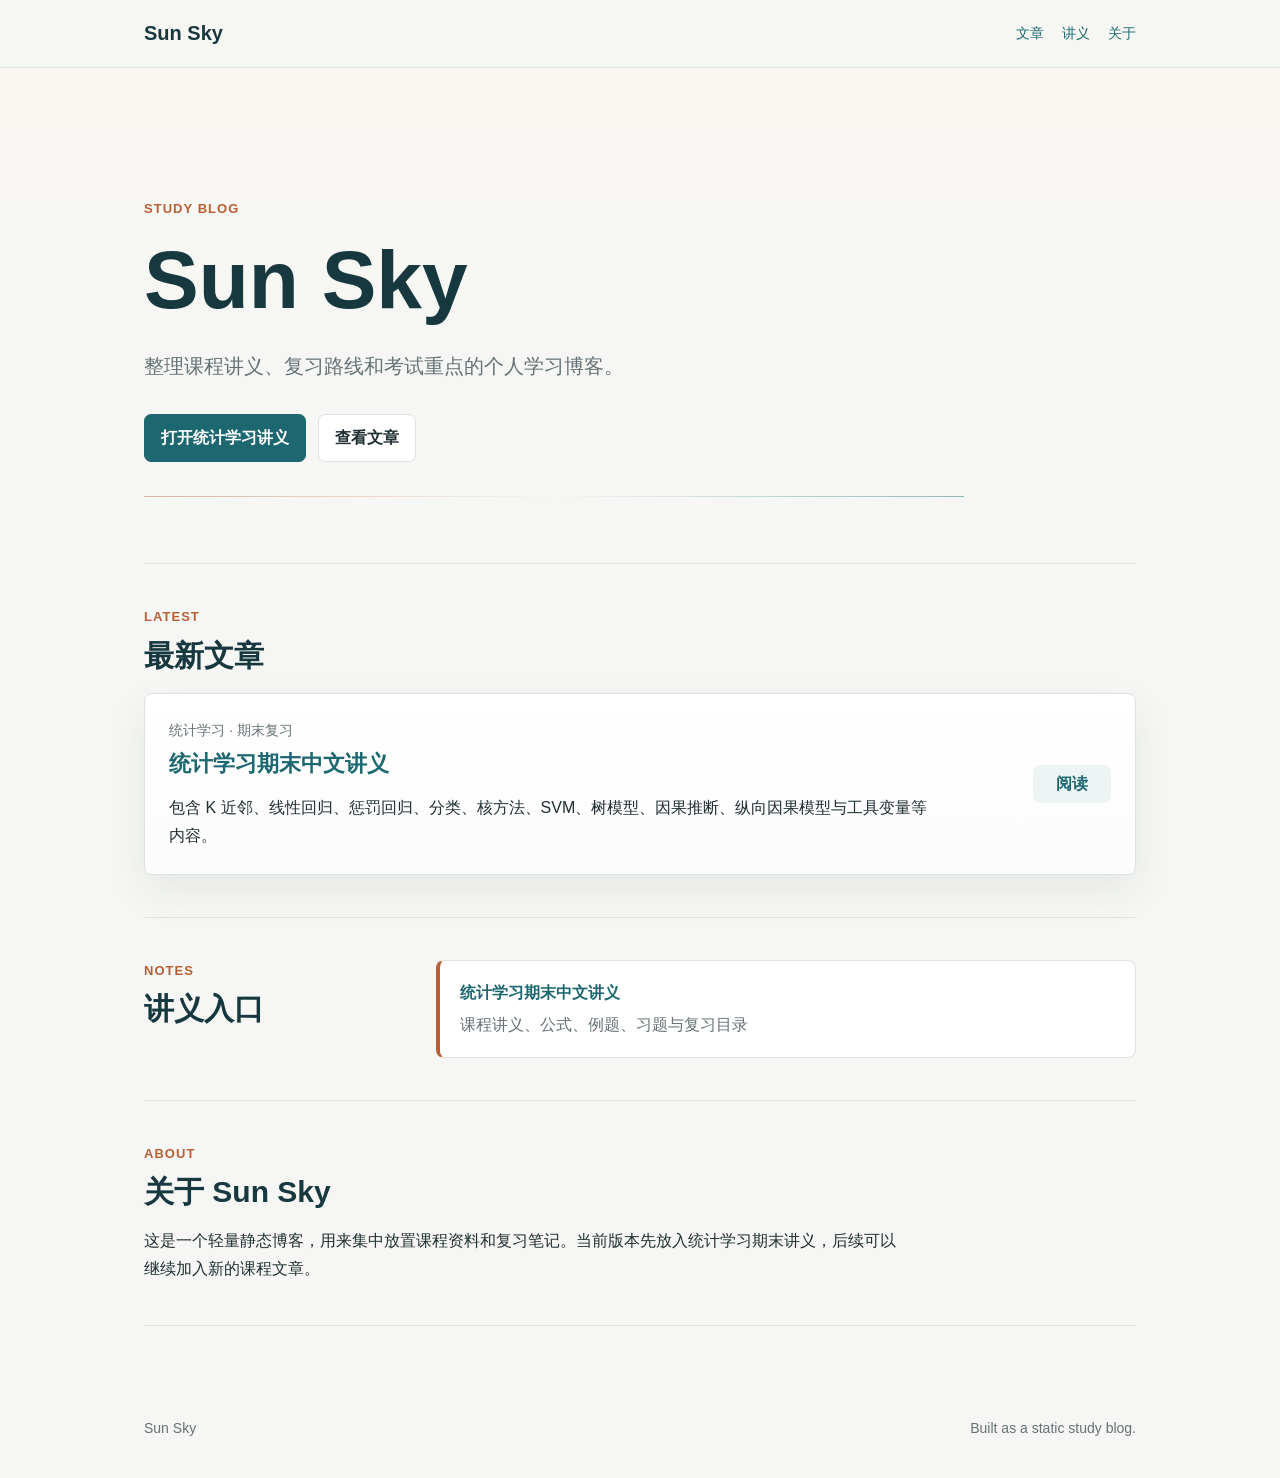
==== index.html @ 734c8b8e "Deploy Sun Sky study blog" ====
<!doctype html>
<html lang="zh-CN">
<head>
  <meta charset="utf-8">
  <meta name="viewport" content="width=device-width, initial-scale=1">
  <title>Sun Sky</title>
  <meta name="description" content="Sun Sky：学习笔记、统计学习复习资料与课程讲义。">
  <link rel="stylesheet" href="style.css">
</head>
<body>
  <header class="site-header">
    <nav class="nav">
      <a class="brand" href="./">Sun Sky</a>
      <div class="nav-links">
        <a href="#posts">文章</a>
        <a href="#notes">讲义</a>
        <a href="#about">关于</a>
      </div>
    </nav>
  </header>

  <main>
    <section class="hero">
      <p class="eyebrow">Study Blog</p>
      <h1>Sun Sky</h1>
      <p class="lead">整理课程讲义、复习路线和考试重点的个人学习博客。</p>
      <div class="hero-actions">
        <a class="button primary" href="notes/statistical-learning/index.html">打开统计学习讲义</a>
        <a class="button" href="#posts">查看文章</a>
      </div>
    </section>

    <section id="posts" class="section">
      <div class="section-heading">
        <p class="eyebrow">Latest</p>
        <h2>最新文章</h2>
      </div>

      <article class="post-card">
        <div>
          <p class="post-meta">统计学习 · 期末复习</p>
          <h3><a href="notes/statistical-learning/index.html">统计学习期末中文讲义</a></h3>
          <p>包含 K 近邻、线性回归、惩罚回归、分类、核方法、SVM、树模型、因果推断、纵向因果模型与工具变量等内容。</p>
        </div>
        <a class="post-link" href="notes/statistical-learning/">阅读</a>
      </article>
    </section>

    <section id="notes" class="section two-column">
      <div>
        <p class="eyebrow">Notes</p>
        <h2>讲义入口</h2>
      </div>
      <div class="note-list">
        <a class="note-item" href="notes/statistical-learning/index.html">
          <strong>统计学习期末中文讲义</strong>
          <span>课程讲义、公式、例题、习题与复习目录</span>
        </a>
      </div>
    </section>

    <section id="about" class="section about">
      <p class="eyebrow">About</p>
      <h2>关于 Sun Sky</h2>
      <p>这是一个轻量静态博客，用来集中放置课程资料和复习笔记。当前版本先放入统计学习期末讲义，后续可以继续加入新的课程文章。</p>
    </section>
  </main>

  <footer class="site-footer">
    <span>Sun Sky</span>
    <span>Built as a static study blog.</span>
  </footer>
</body>
</html>
---- style.css ----
:root {
  --bg: #f6f7f4;
  --panel: #ffffff;
  --text: #1f2f33;
  --muted: #657276;
  --line: #dce4df;
  --accent: #b85f35;
  --accent-soft: #f6e9e1;
  --teal: #1d6870;
}

*,
*::before,
*::after {
  box-sizing: border-box;
}

html {
  scroll-behavior: smooth;
}

body {
  margin: 0;
  color: var(--text);
  background:
    linear-gradient(180deg, #fbf7f1 0, rgba(246, 247, 244, 0) 320px),
    var(--bg);
  font-family: "Microsoft YaHei", "PingFang SC", "Segoe UI", Arial, sans-serif;
  font-size: 16px;
  line-height: 1.75;
}

a {
  color: var(--teal);
  text-decoration: none;
}

a:hover {
  text-decoration: underline;
}

.site-header {
  position: sticky;
  top: 0;
  z-index: 10;
  border-bottom: 1px solid var(--line);
  background: rgba(246, 247, 244, 0.92);
  backdrop-filter: blur(12px);
}

.nav {
  display: flex;
  align-items: center;
  justify-content: space-between;
  width: min(100%, 1040px);
  margin: 0 auto;
  padding: 16px 24px;
}

.brand {
  color: #18383d;
  font-size: 20px;
  font-weight: 800;
  letter-spacing: 0;
}

.nav-links {
  display: flex;
  gap: 18px;
  font-size: 14px;
}

main {
  width: min(100%, 1040px);
  margin: 0 auto;
  padding: 48px 24px 64px;
}

.hero {
  padding: 82px 0 66px;
  border-bottom: 1px solid var(--line);
}

.eyebrow {
  margin: 0 0 8px;
  color: var(--accent);
  font-size: 13px;
  font-weight: 800;
  letter-spacing: 0.08em;
  text-transform: uppercase;
}

h1,
h2,
h3 {
  margin: 0;
  color: #16383e;
  line-height: 1.25;
  letter-spacing: 0;
}

h1 {
  font-size: clamp(44px, 8vw, 82px);
  letter-spacing: 0;
}

h2 {
  font-size: 30px;
}

h3 {
  font-size: 22px;
}

.lead {
  max-width: 720px;
  margin: 18px 0 0;
  color: var(--muted);
  font-size: 20px;
}

.hero::after {
  content: "";
  display: block;
  width: min(100%, 820px);
  height: 1px;
  margin-top: 34px;
  background: linear-gradient(90deg, var(--accent), rgba(184, 95, 53, 0), var(--teal));
  opacity: 0.45;
}

.hero-actions {
  display: flex;
  flex-wrap: wrap;
  gap: 12px;
  margin-top: 30px;
}

.button {
  display: inline-flex;
  align-items: center;
  justify-content: center;
  min-height: 42px;
  padding: 9px 16px;
  border: 1px solid var(--line);
  border-radius: 7px;
  color: var(--text);
  background: var(--panel);
  font-weight: 700;
}

.button.primary {
  border-color: var(--teal);
  color: #ffffff;
  background: var(--teal);
}

.button:hover {
  text-decoration: none;
}

.section {
  padding: 42px 0;
  border-bottom: 1px solid var(--line);
}

.section-heading {
  margin-bottom: 18px;
}

.post-card {
  display: grid;
  grid-template-columns: minmax(0, 1fr) auto;
  gap: 24px;
  align-items: center;
  padding: 24px;
  border: 1px solid var(--line);
  border-radius: 8px;
  background: linear-gradient(180deg, #ffffff, #fbfcfb);
  box-shadow: 0 16px 42px rgba(31, 47, 51, 0.07);
}

.post-meta {
  margin: 0 0 8px;
  color: var(--muted);
  font-size: 14px;
}

.post-card p:last-child {
  max-width: 760px;
  margin-bottom: 0;
}

.post-link {
  display: inline-flex;
  align-items: center;
  justify-content: center;
  min-width: 78px;
  min-height: 38px;
  border-radius: 7px;
  color: var(--teal);
  background: #edf5f4;
  font-weight: 800;
}

.two-column {
  display: grid;
  grid-template-columns: 260px minmax(0, 1fr);
  gap: 32px;
}

.note-list {
  display: grid;
  gap: 12px;
}

.note-item {
  display: block;
  padding: 18px 20px;
  border: 1px solid var(--line);
  border-left: 4px solid var(--accent);
  border-radius: 8px;
  background: #ffffff;
}

.note-item strong,
.note-item span {
  display: block;
}

.note-item span {
  margin-top: 4px;
  color: var(--muted);
}

.about p:last-child {
  max-width: 760px;
  margin-bottom: 0;
}

.site-footer {
  display: flex;
  justify-content: space-between;
  width: min(100%, 1040px);
  margin: 0 auto;
  padding: 26px 24px 38px;
  color: var(--muted);
  font-size: 14px;
}

@media (max-width: 720px) {
  .nav,
  .site-footer,
  .post-card,
  .two-column {
    display: block;
  }

  .nav-links {
    margin-top: 10px;
  }

  main {
    padding: 30px 18px 48px;
  }

  .hero {
    padding: 52px 0 46px;
  }

  .lead {
    font-size: 18px;
  }

  .post-link {
    margin-top: 16px;
  }

  .site-footer span {
    display: block;
    margin-top: 6px;
  }
}
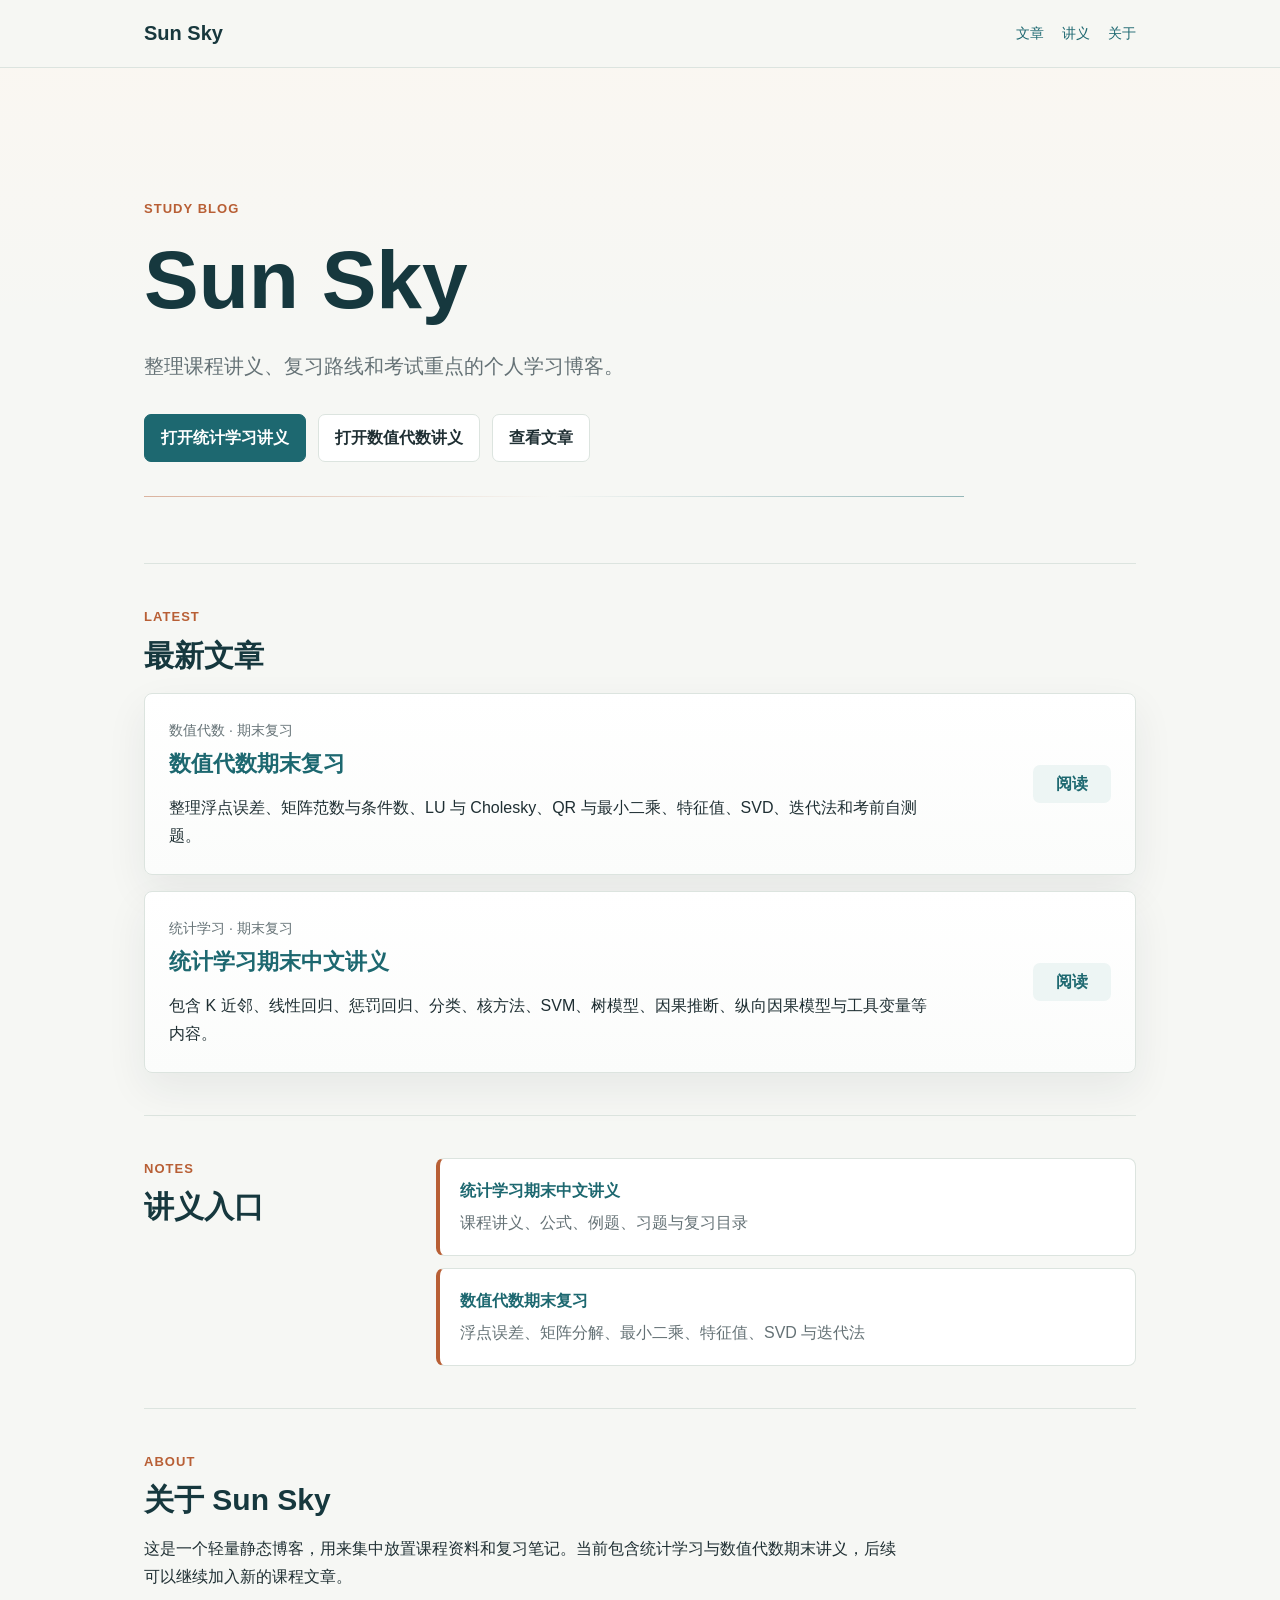
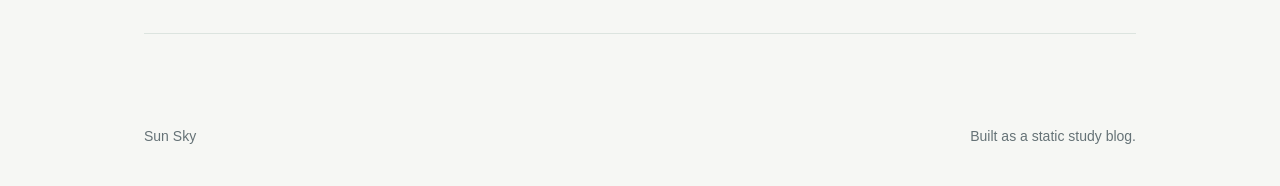
==== commit c7ed041d: "Add numerical algebra final review handout" ====
--- a/index.html
+++ b/index.html
@@ -4,7 +4,7 @@
   <meta charset="utf-8">
   <meta name="viewport" content="width=device-width, initial-scale=1">
   <title>Sun Sky</title>
-  <meta name="description" content="Sun Sky：学习笔记、统计学习复习资料与课程讲义。">
+  <meta name="description" content="Sun Sky：学习笔记、统计学习与数值代数复习资料、课程讲义。">
   <link rel="stylesheet" href="style.css">
 </head>
 <body>
@@ -26,6 +26,7 @@
       <p class="lead">整理课程讲义、复习路线和考试重点的个人学习博客。</p>
       <div class="hero-actions">
         <a class="button primary" href="notes/statistical-learning/index.html">打开统计学习讲义</a>
+        <a class="button" href="notes/numerical-algebra-final-review/index.html">打开数值代数讲义</a>
         <a class="button" href="#posts">查看文章</a>
       </div>
     </section>
@@ -36,14 +37,25 @@
         <h2>最新文章</h2>
       </div>
 
-      <article class="post-card">
-        <div>
-          <p class="post-meta">统计学习 · 期末复习</p>
-          <h3><a href="notes/statistical-learning/index.html">统计学习期末中文讲义</a></h3>
-          <p>包含 K 近邻、线性回归、惩罚回归、分类、核方法、SVM、树模型、因果推断、纵向因果模型与工具变量等内容。</p>
-        </div>
-        <a class="post-link" href="notes/statistical-learning/">阅读</a>
-      </article>
+      <div class="post-list">
+        <article class="post-card">
+          <div>
+            <p class="post-meta">数值代数 · 期末复习</p>
+            <h3><a href="notes/numerical-algebra-final-review/index.html">数值代数期末复习</a></h3>
+            <p>整理浮点误差、矩阵范数与条件数、LU 与 Cholesky、QR 与最小二乘、特征值、SVD、迭代法和考前自测题。</p>
+          </div>
+          <a class="post-link" href="notes/numerical-algebra-final-review/">阅读</a>
+        </article>
+
+        <article class="post-card">
+          <div>
+            <p class="post-meta">统计学习 · 期末复习</p>
+            <h3><a href="notes/statistical-learning/index.html">统计学习期末中文讲义</a></h3>
+            <p>包含 K 近邻、线性回归、惩罚回归、分类、核方法、SVM、树模型、因果推断、纵向因果模型与工具变量等内容。</p>
+          </div>
+          <a class="post-link" href="notes/statistical-learning/">阅读</a>
+        </article>
+      </div>
     </section>
 
     <section id="notes" class="section two-column">
@@ -56,13 +68,17 @@
           <strong>统计学习期末中文讲义</strong>
           <span>课程讲义、公式、例题、习题与复习目录</span>
         </a>
+        <a class="note-item" href="notes/numerical-algebra-final-review/index.html">
+          <strong>数值代数期末复习</strong>
+          <span>浮点误差、矩阵分解、最小二乘、特征值、SVD 与迭代法</span>
+        </a>
       </div>
     </section>
 
     <section id="about" class="section about">
       <p class="eyebrow">About</p>
       <h2>关于 Sun Sky</h2>
-      <p>这是一个轻量静态博客，用来集中放置课程资料和复习笔记。当前版本先放入统计学习期末讲义，后续可以继续加入新的课程文章。</p>
+      <p>这是一个轻量静态博客，用来集中放置课程资料和复习笔记。当前包含统计学习与数值代数期末讲义，后续可以继续加入新的课程文章。</p>
     </section>
   </main>
 
--- a/style.css
+++ b/style.css
@@ -168,6 +168,11 @@
   margin-bottom: 18px;
 }
 
+.post-list {
+  display: grid;
+  gap: 16px;
+}
+
 .post-card {
   display: grid;
   grid-template-columns: minmax(0, 1fr) auto;
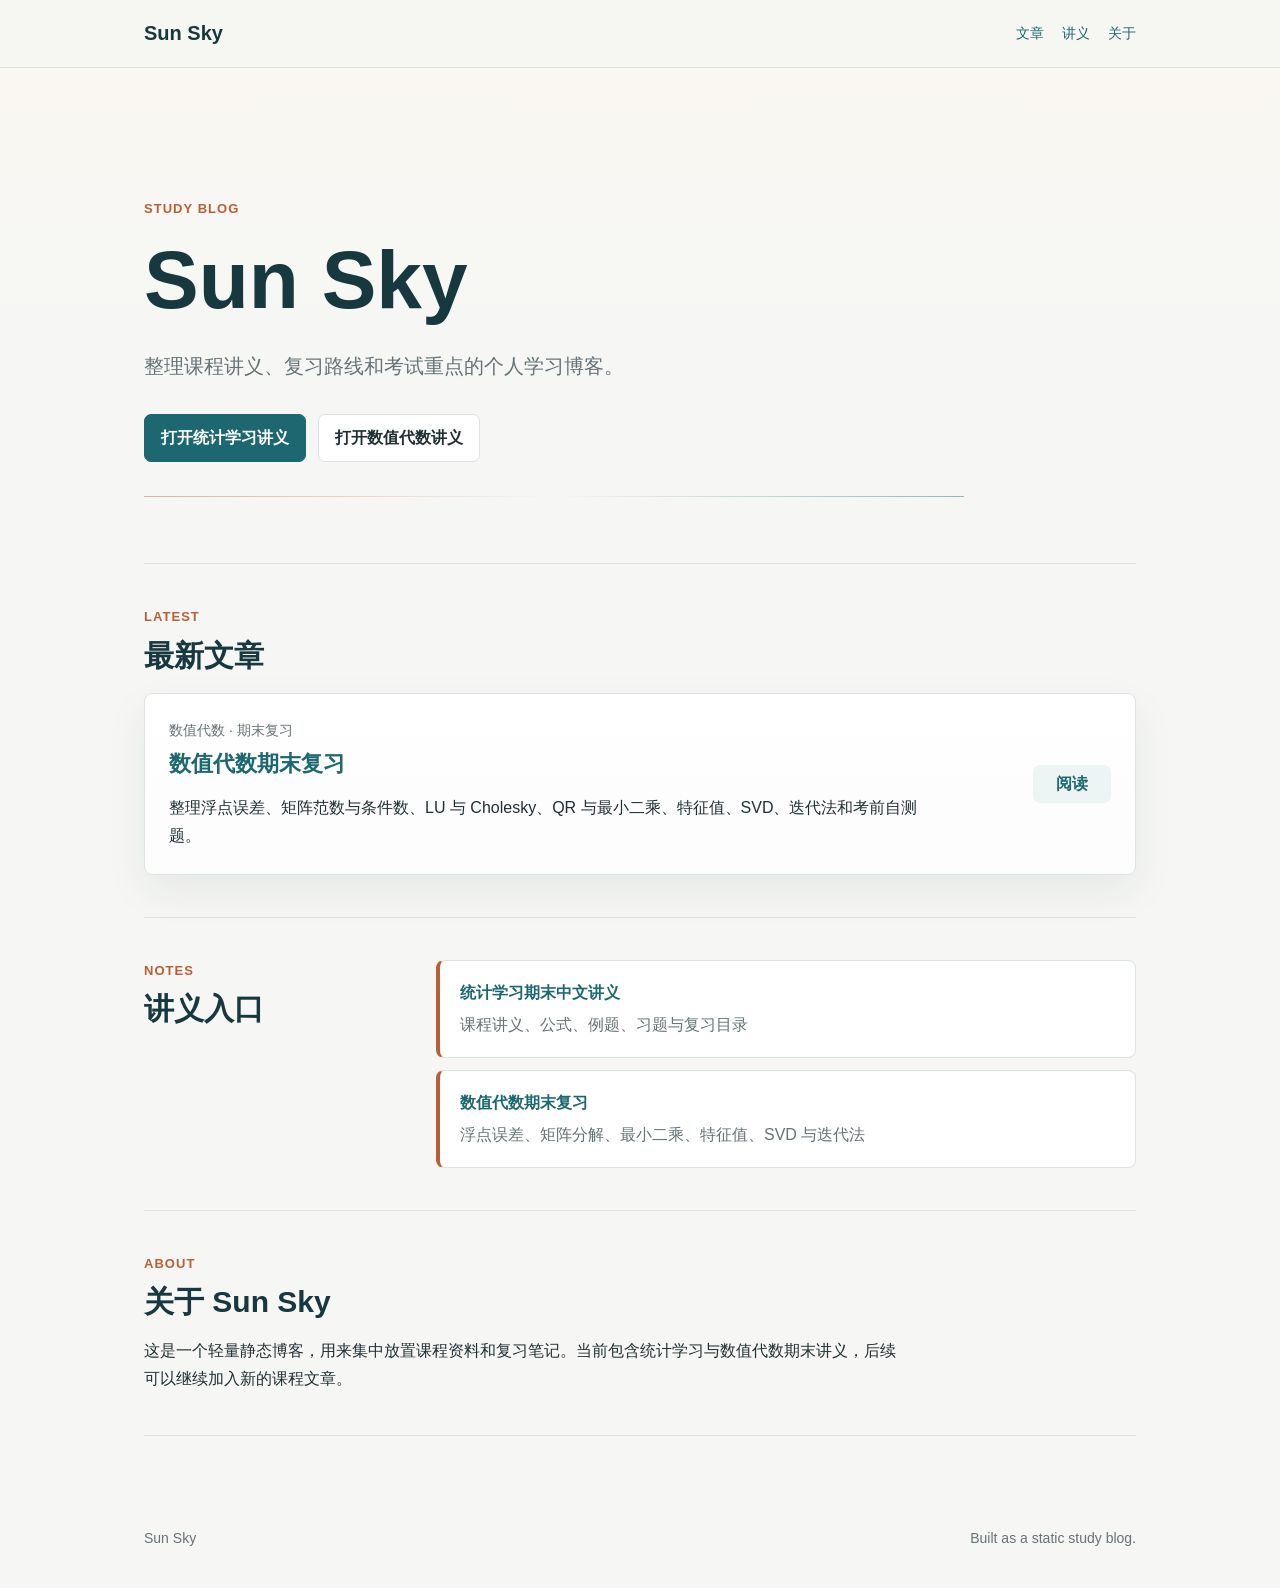
==== commit 17690349: "Simplify home page article links" ====
--- a/index.html
+++ b/index.html
@@ -27,7 +27,6 @@
       <div class="hero-actions">
         <a class="button primary" href="notes/statistical-learning/index.html">打开统计学习讲义</a>
         <a class="button" href="notes/numerical-algebra-final-review/index.html">打开数值代数讲义</a>
-        <a class="button" href="#posts">查看文章</a>
       </div>
     </section>
 
@@ -47,14 +46,6 @@
           <a class="post-link" href="notes/numerical-algebra-final-review/">阅读</a>
         </article>
 
-        <article class="post-card">
-          <div>
-            <p class="post-meta">统计学习 · 期末复习</p>
-            <h3><a href="notes/statistical-learning/index.html">统计学习期末中文讲义</a></h3>
-            <p>包含 K 近邻、线性回归、惩罚回归、分类、核方法、SVM、树模型、因果推断、纵向因果模型与工具变量等内容。</p>
-          </div>
-          <a class="post-link" href="notes/statistical-learning/">阅读</a>
-        </article>
       </div>
     </section>
 
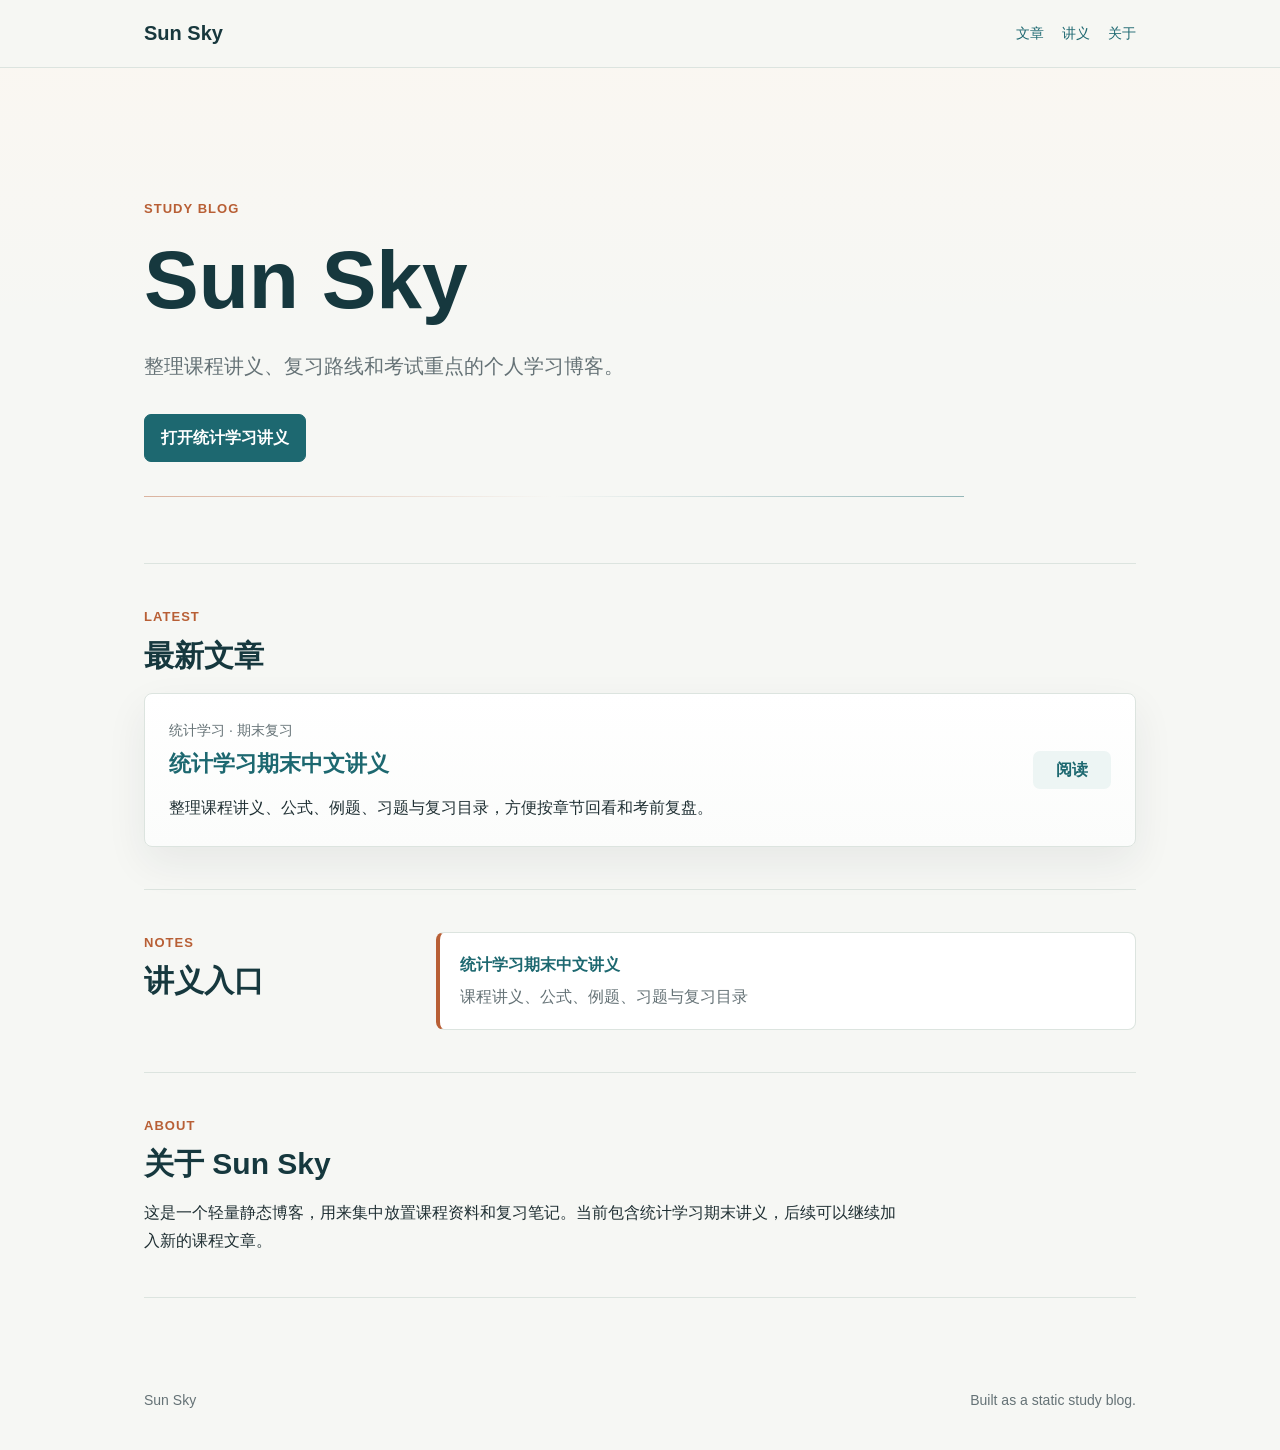
==== commit cfb06f1e: "Remove numerical algebra notes" ====
--- a/index.html
+++ b/index.html
@@ -4,7 +4,7 @@
   <meta charset="utf-8">
   <meta name="viewport" content="width=device-width, initial-scale=1">
   <title>Sun Sky</title>
-  <meta name="description" content="Sun Sky：学习笔记、统计学习与数值代数复习资料、课程讲义。">
+  <meta name="description" content="Sun Sky：学习笔记、统计学习复习资料与课程讲义。">
   <link rel="stylesheet" href="style.css">
 </head>
 <body>
@@ -26,7 +26,6 @@
       <p class="lead">整理课程讲义、复习路线和考试重点的个人学习博客。</p>
       <div class="hero-actions">
         <a class="button primary" href="notes/statistical-learning/index.html">打开统计学习讲义</a>
-        <a class="button" href="notes/numerical-algebra-final-review/index.html">打开数值代数讲义</a>
       </div>
     </section>
 
@@ -39,11 +38,11 @@
       <div class="post-list">
         <article class="post-card">
           <div>
-            <p class="post-meta">数值代数 · 期末复习</p>
-            <h3><a href="notes/numerical-algebra-final-review/index.html">数值代数期末复习</a></h3>
-            <p>整理浮点误差、矩阵范数与条件数、LU 与 Cholesky、QR 与最小二乘、特征值、SVD、迭代法和考前自测题。</p>
+            <p class="post-meta">统计学习 · 期末复习</p>
+            <h3><a href="notes/statistical-learning/index.html">统计学习期末中文讲义</a></h3>
+            <p>整理课程讲义、公式、例题、习题与复习目录，方便按章节回看和考前复盘。</p>
           </div>
-          <a class="post-link" href="notes/numerical-algebra-final-review/">阅读</a>
+          <a class="post-link" href="notes/statistical-learning/">阅读</a>
         </article>
 
       </div>
@@ -59,17 +58,13 @@
           <strong>统计学习期末中文讲义</strong>
           <span>课程讲义、公式、例题、习题与复习目录</span>
         </a>
-        <a class="note-item" href="notes/numerical-algebra-final-review/index.html">
-          <strong>数值代数期末复习</strong>
-          <span>浮点误差、矩阵分解、最小二乘、特征值、SVD 与迭代法</span>
-        </a>
       </div>
     </section>
 
     <section id="about" class="section about">
       <p class="eyebrow">About</p>
       <h2>关于 Sun Sky</h2>
-      <p>这是一个轻量静态博客，用来集中放置课程资料和复习笔记。当前包含统计学习与数值代数期末讲义，后续可以继续加入新的课程文章。</p>
+      <p>这是一个轻量静态博客，用来集中放置课程资料和复习笔记。当前包含统计学习期末讲义，后续可以继续加入新的课程文章。</p>
     </section>
   </main>
 
